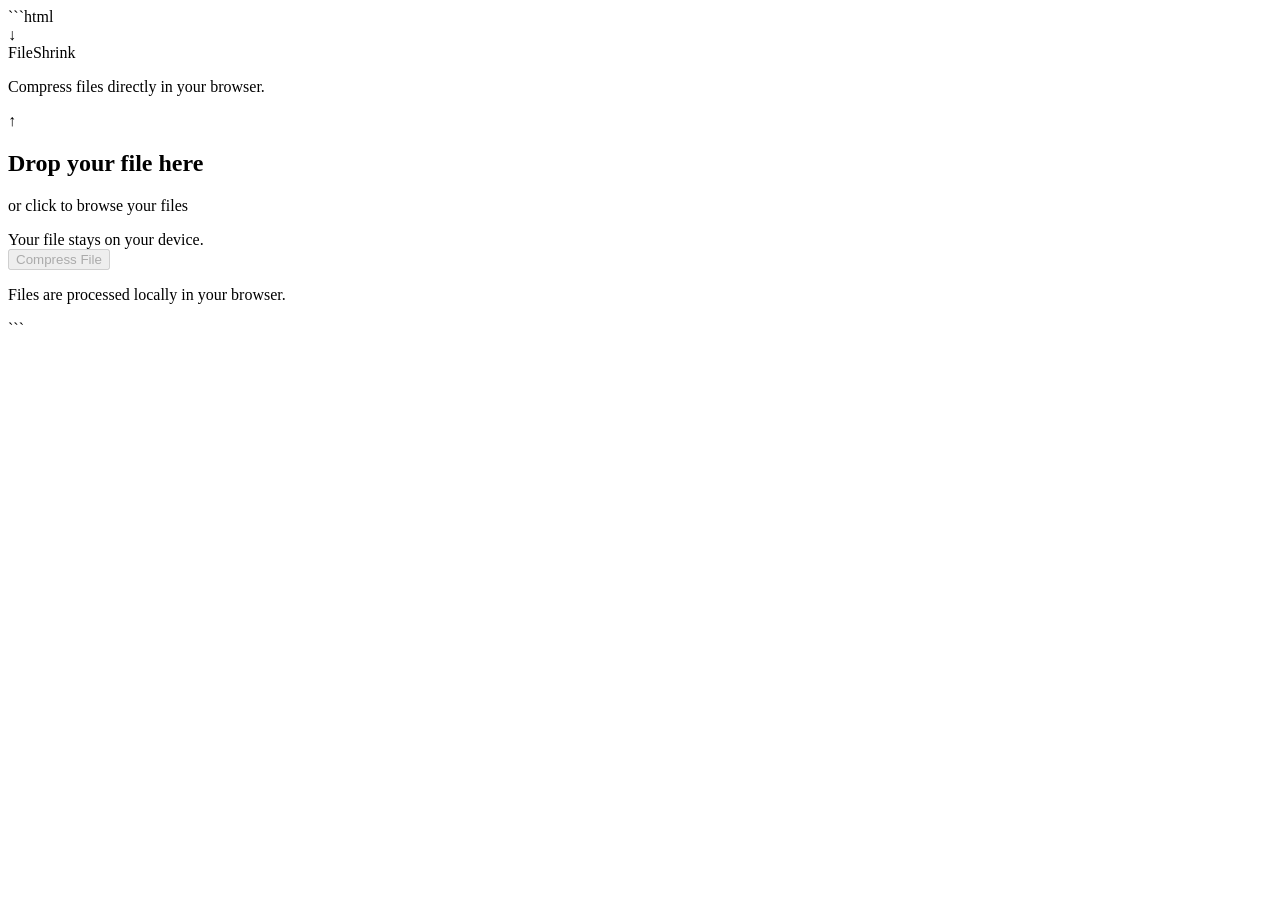
==== index.html @ 2f8507e9 "Rename file-compressor/index.html to index.html" ====
```html
<!DOCTYPE html>
<html lang="en">
<head>
    <meta charset="UTF-8">
    <meta name="viewport" content="width=device-width, initial-scale=1.0">

    <title>FileShrink</title>
    <meta
        name="description"
        content="Compress your files directly in your browser."
    >

    <link rel="stylesheet" href="style.css">
</head>

<body>

    <main class="container">

        <!-- Header -->
        <header class="header">
            <div class="logo">
                <div class="logo-icon">↓</div>
                <span>FileShrink</span>
            </div>

            <p class="tagline">
                Compress files directly in your browser.
            </p>
        </header>


        <!-- Main Card -->
        <section class="compressor-card">

            <!-- Upload Area -->
            <div
                class="drop-zone"
                id="dropZone"
            >
                <div class="upload-icon">
                    ↑
                </div>

                <h1>Drop your file here</h1>

                <p>
                    or click to browse your files
                </p>

                <span class="file-limit">
                    Your file stays on your device.
                </span>

                <input
                    type="file"
                    id="fileInput"
                    hidden
                >
            </div>


            <!-- File Information -->
            <div
                class="file-info"
                id="fileInfo"
                hidden
            >
                <div class="file-icon">
                    📄
                </div>

                <div class="file-details">
                    <span
                        class="file-name"
                        id="fileName"
                    >
                        file.txt
                    </span>

                    <span
                        class="file-meta"
                        id="fileMeta"
                    >
                        0 KB
                    </span>
                </div>

                <button
                    class="remove-button"
                    id="removeButton"
                    type="button"
                    aria-label="Remove file"
                >
                    ×
                </button>
            </div>


            <!-- Compression Settings -->
            <div
                class="settings"
                id="settings"
                hidden
            >

                <label for="targetSize">
                    Target size
                </label>

                <div class="size-input">
                    <input
                        type="number"
                        id="targetSize"
                        min="1"
                        step="any"
                        placeholder="10"
                    >

                    <select id="sizeUnit">
                        <option value="KB">KB</option>
                        <option value="MB" selected>MB</option>
                        <option value="GB">GB</option>
                    </select>
                </div>

                <p
                    class="input-hint"
                    id="inputHint"
                >
                    Choose the maximum size for your compressed file.
                </p>

                <p
                    class="error-message"
                    id="errorMessage"
                    hidden
                >
                </p>

            </div>


            <!-- Compress Button -->
            <button
                class="compress-button"
                id="compressButton"
                type="button"
                disabled
            >
                <span id="compressButtonText">
                    Compress File
                </span>
            </button>


            <!-- Progress -->
            <div
                class="progress-section"
                id="progressSection"
                hidden
            >
                <div class="progress-header">
                    <span>Compressing...</span>
                    <span id="progressPercent">0%</span>
                </div>

                <div class="progress-bar">
                    <div
                        class="progress-fill"
                        id="progressFill"
                    ></div>
                </div>

                <p>
                    Your file is being processed locally.
                </p>
            </div>


            <!-- Result -->
            <div
                class="result"
                id="result"
                hidden
            >
                <div class="success-icon">
                    ✓
                </div>

                <h2>Compression complete!</h2>

                <div class="size-comparison">

                    <div>
                        <span>Original</span>
                        <strong id="originalSize">
                            0 MB
                        </strong>
                    </div>

                    <div class="arrow">
                        →
                    </div>

                    <div>
                        <span>Compressed</span>
                        <strong id="compressedSize">
                            0 MB
                        </strong>
                    </div>

                </div>

                <div class="saved-text">
                    Saved <strong id="savedPercent">0%</strong>
                </div>

                <a
                    class="download-button"
                    id="downloadButton"
                    href="#"
                    download
                >
                    Download File
                </a>

                <button
                    class="reset-button"
                    id="resetButton"
                    type="button"
                >
                    Compress Another File
                </button>
            </div>

        </section>


        <!-- Footer -->
        <footer>
            <p>
                Files are processed locally in your browser.
            </p>
        </footer>

    </main>


    <script src="script.js"></script>

</body>
</html>
```
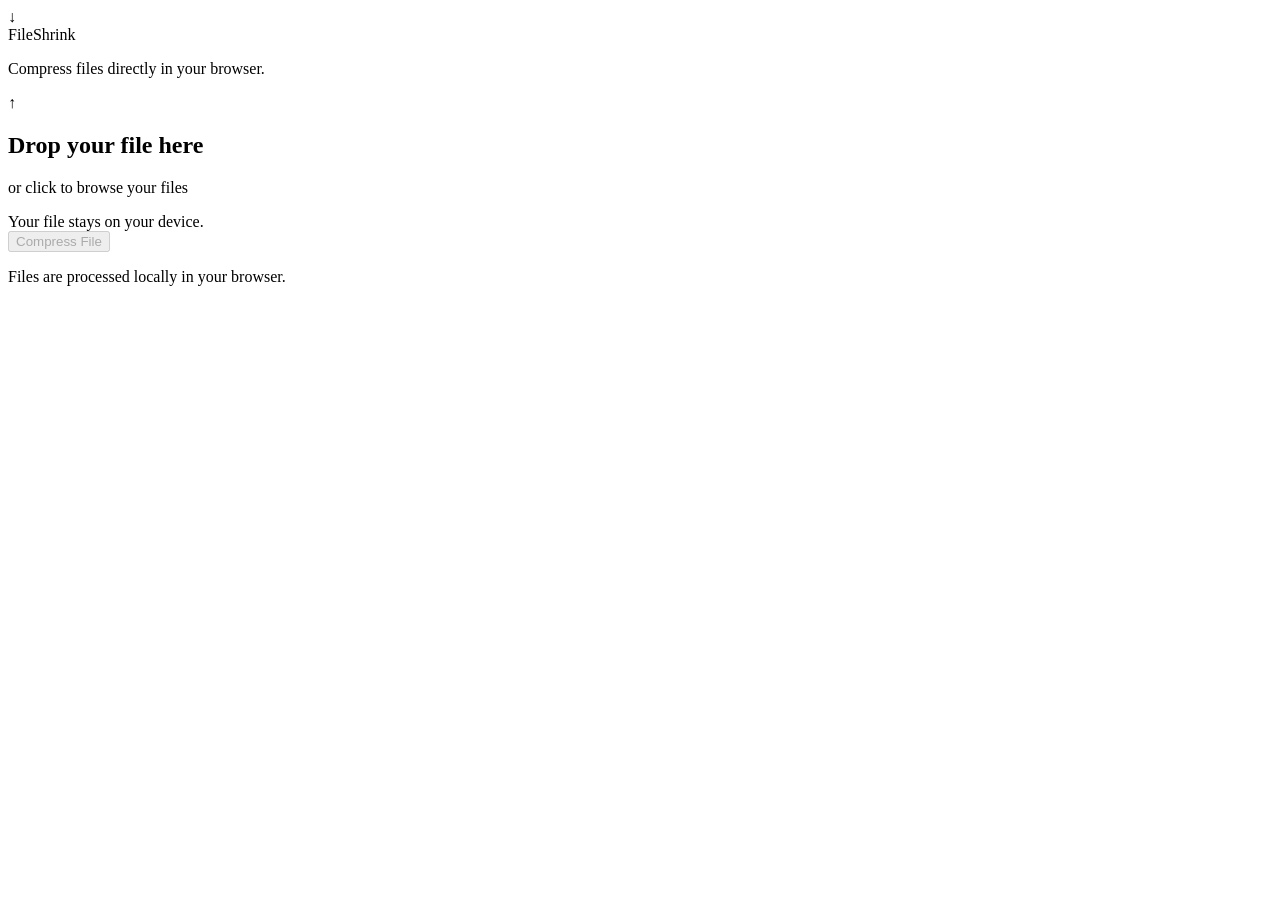
==== commit 3b795d40: "Update index.html" ====
--- a/index.html
+++ b/index.html
@@ -1,4 +1,3 @@
-```html
 <!DOCTYPE html>
 <html lang="en">
 <head>
@@ -252,4 +251,3 @@
 
 </body>
 </html>
-```
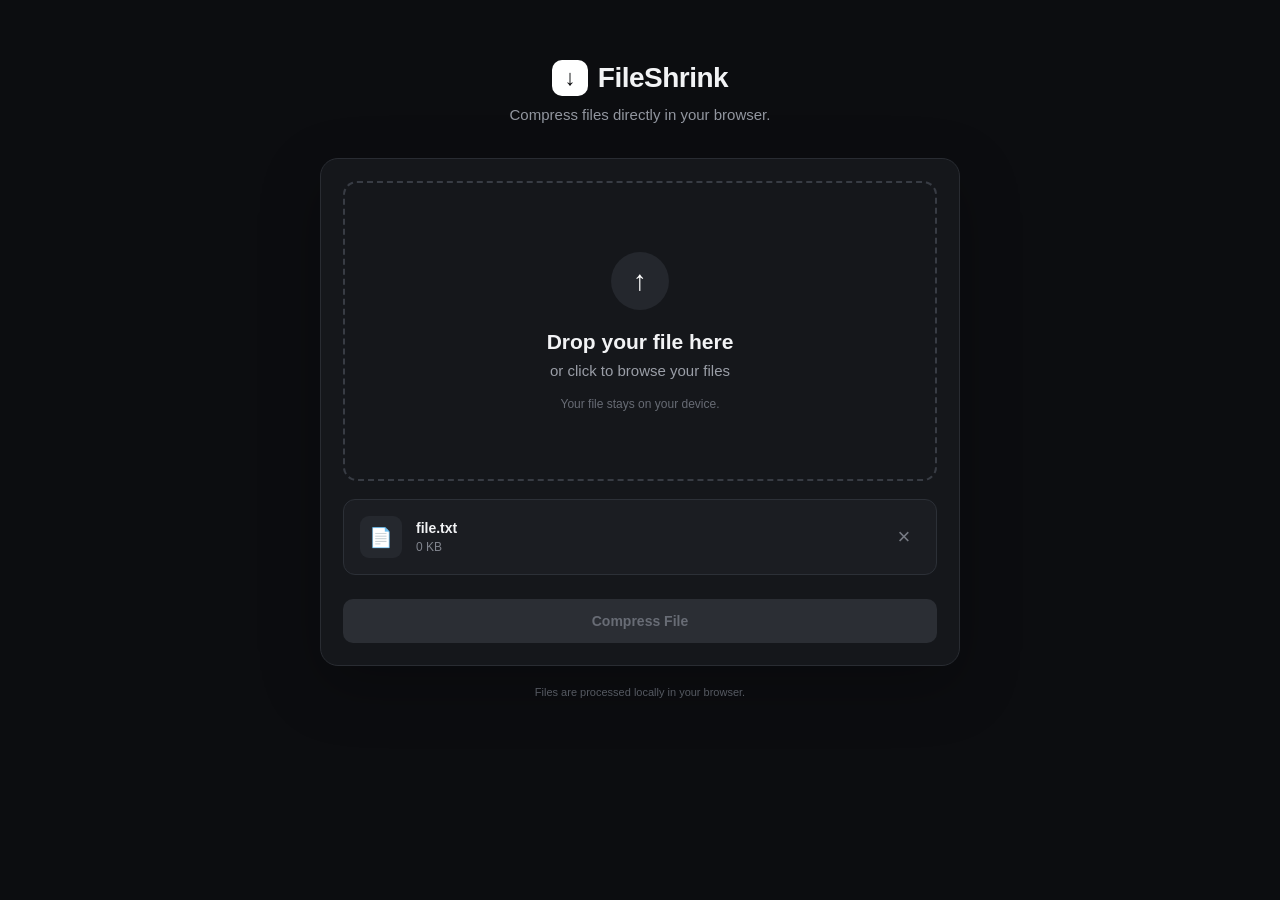
==== commit 06afabb2: "Update index.html" ====
--- a/index.html
+++ b/index.html
@@ -55,6 +55,7 @@
                 <input
                     type="file"
                     id="fileInput"
+                    accept="image/jpeg,image/png,image/webp"
                     hidden
                 >
             </div>
--- a/style.css
+++ b/style.css
@@ -0,0 +1,653 @@
+* {
+    box-sizing: border-box;
+    margin: 0;
+    padding: 0;
+}
+
+body {
+    min-height: 100vh;
+
+    font-family:
+        Inter,
+        -apple-system,
+        BlinkMacSystemFont,
+        "Segoe UI",
+        sans-serif;
+
+    background: #0c0d10;
+    color: #f2f3f5;
+
+    display: flex;
+    justify-content: center;
+}
+
+
+/* ================================
+   Layout
+================================ */
+
+.container {
+    width: 100%;
+    max-width: 680px;
+
+    padding: 60px 20px 30px;
+}
+
+
+/* ================================
+   Header
+================================ */
+
+.header {
+    text-align: center;
+    margin-bottom: 35px;
+}
+
+.logo {
+    display: flex;
+    align-items: center;
+    justify-content: center;
+
+    gap: 10px;
+
+    font-size: 28px;
+    font-weight: 700;
+    letter-spacing: -0.5px;
+}
+
+.logo-icon {
+    width: 36px;
+    height: 36px;
+
+    display: flex;
+    align-items: center;
+    justify-content: center;
+
+    border-radius: 10px;
+
+    background: #ffffff;
+    color: #0c0d10;
+
+    font-size: 22px;
+    font-weight: 800;
+}
+
+.tagline {
+    margin-top: 10px;
+
+    color: #92969f;
+
+    font-size: 15px;
+}
+
+
+/* ================================
+   Main Card
+================================ */
+
+.compressor-card {
+    background: #15171b;
+
+    border: 1px solid #292c32;
+
+    border-radius: 18px;
+
+    padding: 22px;
+
+    box-shadow:
+        0 20px 60px rgba(0, 0, 0, 0.25);
+}
+
+
+/* ================================
+   Drop Zone
+================================ */
+
+.drop-zone {
+    min-height: 300px;
+
+    border: 2px dashed #383c44;
+    border-radius: 14px;
+
+    display: flex;
+    flex-direction: column;
+
+    align-items: center;
+    justify-content: center;
+
+    text-align: center;
+
+    cursor: pointer;
+
+    transition:
+        border-color 0.2s ease,
+        background 0.2s ease,
+        transform 0.2s ease;
+}
+
+.drop-zone:hover {
+    border-color: #777d87;
+    background: #191b20;
+}
+
+.drop-zone.drag-over {
+    border-color: #ffffff;
+    background: #1c1e23;
+
+    transform: scale(1.01);
+}
+
+.upload-icon {
+    width: 58px;
+    height: 58px;
+
+    border-radius: 50%;
+
+    display: flex;
+    align-items: center;
+    justify-content: center;
+
+    background: #24272d;
+
+    color: #ffffff;
+
+    font-size: 28px;
+    font-weight: 600;
+
+    margin-bottom: 20px;
+}
+
+.drop-zone h1 {
+    font-size: 21px;
+    font-weight: 600;
+
+    margin-bottom: 8px;
+}
+
+.drop-zone p {
+    color: #9a9ea7;
+
+    font-size: 15px;
+
+    margin-bottom: 18px;
+}
+
+.file-limit {
+    color: #676b74;
+
+    font-size: 12px;
+}
+
+
+/* ================================
+   File Information
+================================ */
+
+.file-info {
+    display: flex;
+    align-items: center;
+
+    gap: 14px;
+
+    padding: 16px;
+
+    margin-top: 18px;
+
+    background: #1b1d22;
+
+    border: 1px solid #2c3037;
+
+    border-radius: 12px;
+}
+
+.file-icon {
+    width: 42px;
+    height: 42px;
+
+    border-radius: 9px;
+
+    background: #25282e;
+
+    display: flex;
+    align-items: center;
+    justify-content: center;
+
+    font-size: 19px;
+}
+
+.file-details {
+    min-width: 0;
+
+    display: flex;
+    flex-direction: column;
+
+    gap: 4px;
+
+    flex: 1;
+}
+
+.file-name {
+    font-size: 14px;
+    font-weight: 600;
+
+    white-space: nowrap;
+    overflow: hidden;
+    text-overflow: ellipsis;
+}
+
+.file-meta {
+    color: #80848d;
+
+    font-size: 12px;
+}
+
+.remove-button {
+    width: 32px;
+    height: 32px;
+
+    border: none;
+    border-radius: 8px;
+
+    background: transparent;
+
+    color: #777b84;
+
+    font-size: 22px;
+
+    cursor: pointer;
+
+    transition:
+        background 0.2s ease,
+        color 0.2s ease;
+}
+
+.remove-button:hover {
+    background: #292c32;
+    color: #ffffff;
+}
+
+
+/* ================================
+   Settings
+================================ */
+
+.settings {
+    margin-top: 24px;
+}
+
+.settings label {
+    display: block;
+
+    margin-bottom: 9px;
+
+    font-size: 14px;
+    font-weight: 600;
+}
+
+.size-input {
+    display: flex;
+
+    width: 100%;
+
+    border: 1px solid #343840;
+    border-radius: 10px;
+
+    overflow: hidden;
+
+    background: #101216;
+
+    transition: border-color 0.2s ease;
+}
+
+.size-input:focus-within {
+    border-color: #777d87;
+}
+
+.size-input input {
+    min-width: 0;
+    flex: 1;
+
+    padding: 13px 14px;
+
+    border: none;
+    outline: none;
+
+    background: transparent;
+
+    color: #ffffff;
+
+    font-size: 15px;
+}
+
+.size-input input::placeholder {
+    color: #555a63;
+}
+
+.size-input input::-webkit-inner-spin-button,
+.size-input input::-webkit-outer-spin-button {
+    appearance: none;
+}
+
+.size-input select {
+    padding: 0 14px;
+
+    border: none;
+    border-left: 1px solid #343840;
+
+    outline: none;
+
+    background: #1a1c21;
+
+    color: #ffffff;
+
+    font-size: 14px;
+
+    cursor: pointer;
+}
+
+.input-hint {
+    margin-top: 8px;
+
+    color: #6f737c;
+
+    font-size: 12px;
+}
+
+.error-message {
+    margin-top: 9px;
+
+    color: #ff7d7d;
+
+    font-size: 12px;
+}
+
+
+/* ================================
+   Compress Button
+================================ */
+
+.compress-button {
+    width: 100%;
+
+    margin-top: 24px;
+
+    padding: 14px 18px;
+
+    border: none;
+    border-radius: 10px;
+
+    background: #ffffff;
+    color: #0c0d10;
+
+    font-size: 14px;
+    font-weight: 700;
+
+    cursor: pointer;
+
+    transition:
+        opacity 0.2s ease,
+        transform 0.1s ease;
+}
+
+.compress-button:hover:not(:disabled) {
+    opacity: 0.9;
+}
+
+.compress-button:active:not(:disabled) {
+    transform: scale(0.99);
+}
+
+.compress-button:disabled {
+    background: #2b2e34;
+    color: #686c75;
+
+    cursor: not-allowed;
+}
+
+
+/* ================================
+   Progress
+================================ */
+
+.progress-section {
+    margin-top: 24px;
+}
+
+.progress-header {
+    display: flex;
+    justify-content: space-between;
+
+    margin-bottom: 9px;
+
+    font-size: 13px;
+
+    color: #bfc2c8;
+}
+
+.progress-bar {
+    width: 100%;
+    height: 7px;
+
+    border-radius: 20px;
+
+    overflow: hidden;
+
+    background: #292c32;
+}
+
+.progress-fill {
+    width: 0%;
+    height: 100%;
+
+    background: #ffffff;
+
+    border-radius: inherit;
+
+    transition: width 0.15s ease;
+}
+
+.progress-section p {
+    margin-top: 9px;
+
+    color: #696d76;
+
+    font-size: 12px;
+}
+
+
+/* ================================
+   Result
+================================ */
+
+.result {
+    margin-top: 24px;
+
+    padding: 28px 20px;
+
+    border-radius: 14px;
+
+    background: #191b20;
+
+    border: 1px solid #2c3037;
+
+    text-align: center;
+}
+
+.success-icon {
+    width: 50px;
+    height: 50px;
+
+    margin: 0 auto 14px;
+
+    border-radius: 50%;
+
+    background: #ffffff;
+    color: #0c0d10;
+
+    display: flex;
+    align-items: center;
+    justify-content: center;
+
+    font-size: 25px;
+    font-weight: 800;
+}
+
+.result h2 {
+    font-size: 19px;
+
+    margin-bottom: 22px;
+}
+
+.size-comparison {
+    display: flex;
+    align-items: center;
+    justify-content: center;
+
+    gap: 22px;
+}
+
+.size-comparison > div:not(.arrow) {
+    display: flex;
+    flex-direction: column;
+
+    gap: 5px;
+}
+
+.size-comparison span {
+    color: #777b84;
+
+    font-size: 11px;
+    text-transform: uppercase;
+
+    letter-spacing: 0.5px;
+}
+
+.size-comparison strong {
+    font-size: 16px;
+}
+
+.arrow {
+    color: #62666e;
+
+    font-size: 20px;
+}
+
+.saved-text {
+    margin-top: 18px;
+
+    color: #92969f;
+
+    font-size: 13px;
+}
+
+.saved-text strong {
+    color: #ffffff;
+}
+
+
+/* ================================
+   Download Button
+================================ */
+
+.download-button {
+    display: block;
+
+    width: 100%;
+
+    margin-top: 24px;
+
+    padding: 13px 18px;
+
+    border-radius: 10px;
+
+    background: #ffffff;
+    color: #0c0d10;
+
+    text-decoration: none;
+
+    font-size: 14px;
+    font-weight: 700;
+
+    transition: opacity 0.2s ease;
+}
+
+.download-button:hover {
+    opacity: 0.9;
+}
+
+
+/* ================================
+   Reset Button
+================================ */
+
+.reset-button {
+    width: 100%;
+
+    margin-top: 10px;
+
+    padding: 11px;
+
+    border: 1px solid #343840;
+    border-radius: 10px;
+
+    background: transparent;
+
+    color: #a1a5ad;
+
+    font-size: 13px;
+
+    cursor: pointer;
+
+    transition:
+        background 0.2s ease,
+        color 0.2s ease;
+}
+
+.reset-button:hover {
+    background: #24272d;
+    color: #ffffff;
+}
+
+
+/* ================================
+   Footer
+================================ */
+
+footer {
+    text-align: center;
+
+    margin-top: 20px;
+
+    color: #555961;
+
+    font-size: 11px;
+}
+
+
+/* ================================
+   Responsive
+================================ */
+
+@media (max-width: 600px) {
+
+    .container {
+        padding: 30px 12px 20px;
+    }
+
+    .compressor-card {
+        padding: 14px;
+    }
+
+    .drop-zone {
+        min-height: 260px;
+    }
+
+    .logo {
+        font-size: 25px;
+    }
+
+    .size-comparison {
+        gap: 14px;
+    }
+
+}
